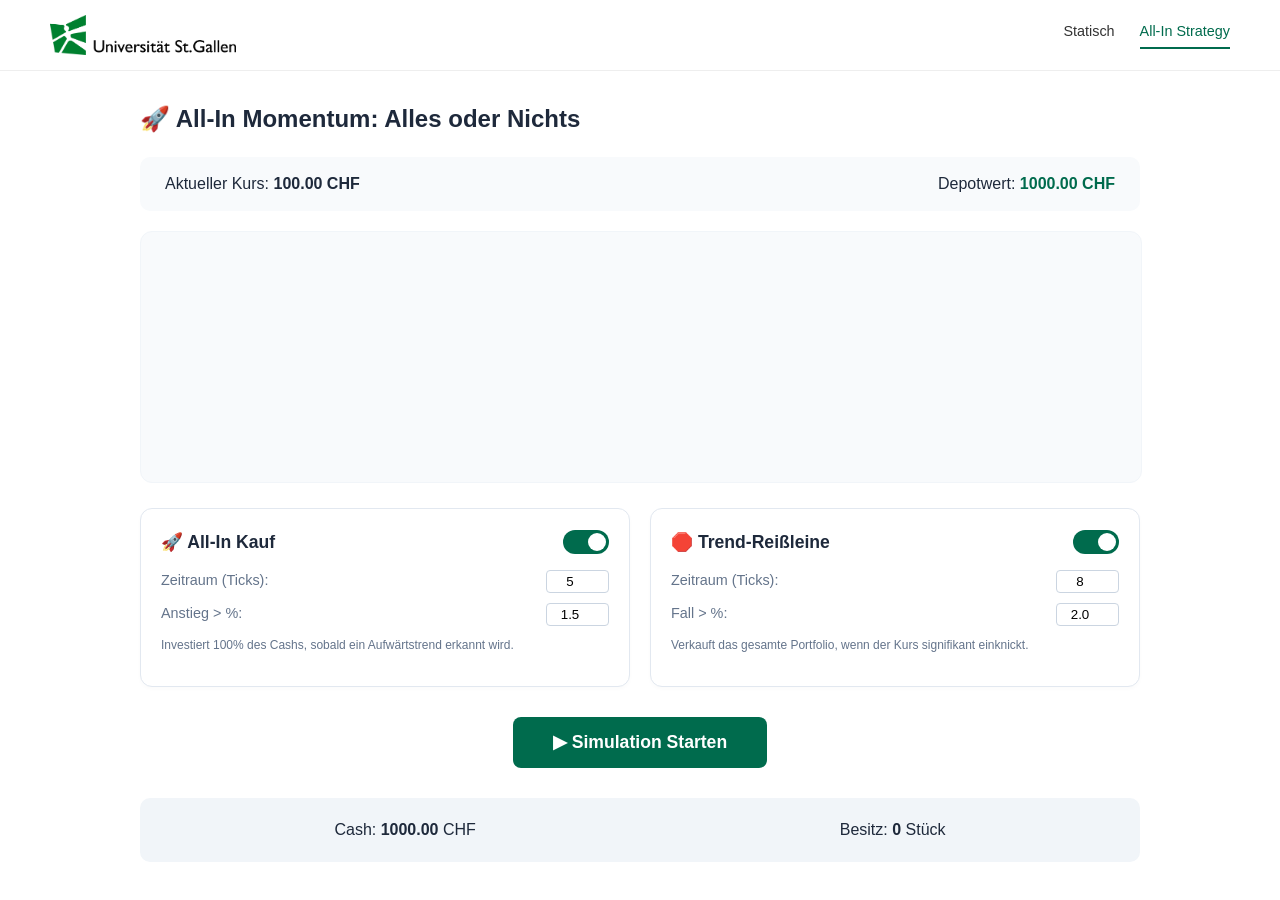
==== allin.html @ d7c4d41f "Create allin.html" ====
<!DOCTYPE html>
<html lang="de">
<head>
    <meta charset="UTF-8">
    <title>Algo-Workshop: Momentum & All-In</title>
    <link rel="stylesheet" href="style.css">
    <script src="charts.js"></script>
</head>

<body>
    <header>
        <div class="logo-container">
            <a href="home.html"><img src="HSG_Logo_DE_RGB.png" alt="HSG Logo"></a>
        </div>
        <nav id="main-nav">
            <a href="statisch.html">Statisch</a>
            <a href="trend.html" class="active">All-In Strategy</a>
        </nav>
    </header>

<div class="container">
    <h2>🚀 All-In Momentum: Alles oder Nichts</h2>
    
    <div class="market-info">
        <div>Aktueller Kurs: <strong id="price">100.00 CHF</strong></div>
        <div>Depotwert: <strong id="total" style="color: #006b4d;">1000.00 CHF</strong></div>
    </div>

    <canvas id="chart"></canvas>

    <div class="strategy-grid">
        <div class="rule-card buy">
            <div class="switch-header">
                <h4>🚀 All-In Kauf</h4>
                <label class="ios-switch">
                    <input type="checkbox" id="buy_active" checked>
                    <span class="ios-slider"></span>
                </label>
            </div>
            <div class="input-group">
                <span>Zeitraum (Ticks):</span>
                <input type="number" id="ticks" value="5">
            </div>
            <div class="input-group">
                <span>Anstieg > %:</span>
                <input type="number" id="percent_buy" value="1.5">
            </div>
            <p style="font-size: 0.75em; color: #64748b; margin-top: 10px;">
                Investiert 100% des Cashs, sobald ein Aufwärtstrend erkannt wird.
            </p>
        </div>

        <div class="rule-card sell">
            <div class="switch-header">
                <h4>🛑 Trend-Reißleine</h4>
                <label class="ios-switch">
                    <input type="checkbox" id="sell_active" checked>
                    <span class="ios-slider"></span>
                </label>
            </div>
            <div class="input-group">
                <span>Zeitraum (Ticks):</span>
                <input type="number" id="ticks_sell" value="8">
            </div>
            <div class="input-group">
                <span>Fall > %:</span>
                <input type="number" id="percent_sell" value="2.0">
            </div>
            <p style="font-size: 0.75em; color: #64748b; margin-top: 10px;">
                Verkauft das gesamte Portfolio, wenn der Kurs signifikant einknickt.
            </p>
        </div>
    </div>

    <div style="text-align: center; margin-top: 30px;">
        <button onclick="toggleSimulation()" id="startBtn" class="btn-start">▶ Simulation Starten</button>
    </div>

    <div class="footer-stats">
        <span>Cash: <b id="cash">1000.00</b> CHF</span>
        <span>Besitz: <b id="shares">0</b> Stück</span>
    </div>
</div>

<script>
    let price = 100, cash = 1000, shares = 0, isRunning = false;
    let history = [100], portfolioHistory = [1000];

    function toggleSimulation() {
        isRunning = !isRunning;
        const btn = document.getElementById('startBtn');
        if (isRunning) {
            btn.innerText = "⏹ Simulation Stoppen";
            btn.classList.add('running');
            runStep();
        } else {
            btn.innerText = "▶ Simulation Starten";
            btn.classList.remove('running');
        }
    }

    function runStep() {
        if(!isRunning) return;

        // 1. Marktbewegung (simuliert)
        let change = (Math.random() - 0.5) * 4;
        price = Math.max(10, +(price + change).toFixed(2));
        history.push(price);
        if(history.length > 100) history.shift();

        // 2. KAUF LOGIK: ALL-IN (Zeitbasiert)
        if (document.getElementById('buy_active').checked && cash >= price) {
            let tBuy = parseInt(document.getElementById('ticks').value);
            let pBuy = parseFloat(document.getElementById('percent_buy').value) / 100;
            
            if (history.length > tBuy) {
                let oldPrice = history[history.length - 1 - tBuy];
                let growth = (price - oldPrice) / oldPrice;

                if (growth >= pBuy) {
                    // ALL-IN: Kaufe so viele wie möglich
                    let amountToBuy = Math.floor(cash / price);
                    if(amountToBuy > 0) {
                        cash -= (amountToBuy * price);
                        shares += amountToBuy;
                        console.log("ALL-IN KAUF: " + amountToBuy + " Stück");
                    }
                }
            }
        }

        // 3. VERKAUF LOGIK: TREND-STOP (Zeitbasiert)
        if (document.getElementById('sell_active').checked && shares > 0) {
            let tSell = parseInt(document.getElementById('ticks_sell').value);
            let pSell = parseFloat(document.getElementById('percent_sell').value) / 100;
            
            if (history.length > tSell) {
                let oldPrice = history[history.length - 1 - tSell];
                let drop = (oldPrice - price) / oldPrice;

                if (drop >= pSell) {
                    // REISSLEINE: Alles verkaufen
                    cash += (shares * price);
                    console.log("MOMENTUM-STOP: Alles verkauft bei " + price);
                    shares = 0;
                }
            }
        }

        let currentTotal = +(cash + (shares * price)).toFixed(2);
        portfolioHistory.push(currentTotal);
        if(portfolioHistory.length > 50) portfolioHistory.shift();

        updateUI(currentTotal);
        setTimeout(runStep, 500);
    }

    function updateUI(total) {
        document.getElementById('price').innerText = price.toFixed(2) + " CHF";
        document.getElementById('cash').innerText = cash.toFixed(2);
        document.getElementById('shares').innerText = shares;
        document.getElementById('total').innerText = total.toFixed(2) + " CHF";
        if (typeof drawChart === "function") drawChart();
    }

    window.onload = () => { drawChart(); };
</script>
</body>
</html>
---- style.css ----
/* --- 1. BASIS SETUP --- */
body { 
    font-family: 'Segoe UI', Arial, sans-serif; 
    background: #ffffff; 
    margin: 0; 
    color: #1e293b; 
    line-height: 1.5;
}

/* --- 2. HEADER & NAVIGATION (Responsive) --- */
header {
    display: flex;
    justify-content: space-between; /* Logo links, Nav rechts */
    align-items: center;           /* Vertikal zentrieren */
    padding: 15px 50px;
    background: #ffffff;
    border-bottom: 1px solid #eeeeee;
    position: relative;            /* Basis für das mobile Menü */
}

.logo-container img { 
    height: 40px; 
    display: block;
}

nav { 
    display: flex; 
    gap: 25px; 
    align-items: center;
}

nav a { 
    text-decoration: none; 
    color: #333; 
    font-size: 0.9em; 
    font-weight: 500; 
    padding-bottom: 5px;
    transition: 0.2s;
    border-bottom: 2px solid transparent;
}

nav a:hover, nav a.active { 
    color: #006b4d; 
    border-bottom: 2px solid #006b4d; 
}

/* Der Hamburger-Button (standardmäßig versteckt) */
.menu-toggle {
    display: none; 
    flex-direction: column;
    gap: 5px;
    background: none;
    border: none;
    cursor: pointer;
    padding: 10px;
}

.menu-toggle span {
    width: 25px;
    height: 3px;
    background: #333;
    border-radius: 2px;
}

/* --- 3. CONTAINER & MARKT-INFO --- */
.container { 
    max-width: 1000px; 
    margin: 30px auto; 
    padding: 0 20px; 
}

.market-info {
    display: flex;
    justify-content: space-between;
    background: #f8fafc;
    padding: 15px 25px;
    border-radius: 10px;
    margin-bottom: 20px;
}

/* --- 4. CHART (Fixer Platzhalter) --- */
#chart {
    display: block;
    width: 100%;
    height: 250px;
    background-color: #f8fafc;
    border-radius: 12px;
    margin: 20px 0;
    border: 1px solid #f1f5f9;
}

/* --- 5. STRATEGIE GRID (KACHELN) --- */
.strategy-grid {
    display: grid;
    grid-template-columns: repeat(auto-fit, minmax(300px, 1fr));
    gap: 20px;
    margin-top: 25px;
}

.rule-card {
    background: white;
    border: 1px solid #e2e8f0;
    border-radius: 12px;
    padding: 20px;
    box-shadow: 0 2px 4px rgba(0,0,0,0.02);
    transition: transform 0.2s ease;
}

.rule-card:hover {
    transform: translateY(-3px);
    box-shadow: 0 8px 15px rgba(0,0,0,0.05);
}

.switch-header {
    display: flex;
    justify-content: space-between;
    align-items: center;
    margin-bottom: 15px;
}

.switch-header h4 { margin: 0; font-size: 1.1em; }

/* --- 6. iOS SWITCH DESIGN --- */
.ios-switch {
    position: relative;
    display: inline-block;
    width: 46px;
    height: 24px;
}

.ios-switch input { opacity: 0; width: 0; height: 0; }

.ios-slider {
    position: absolute;
    cursor: pointer;
    top: 0; left: 0; right: 0; bottom: 0;
    background-color: #e2e8f0;
    transition: .3s;
    border-radius: 24px;
}

.ios-slider:before {
    position: absolute;
    content: "";
    height: 18px;
    width: 18px;
    left: 3px;
    bottom: 3px;
    background-color: white;
    transition: .3s;
    border-radius: 50%;
}

input:checked + .ios-slider { background-color: #006b4d; }
input:checked + .ios-slider:before { transform: translateX(22px); }

/* --- 7. INPUTS & BUTTONS --- */
.input-group {
    display: flex;
    justify-content: space-between;
    margin-top: 10px;
    font-size: 0.9em;
    color: #64748b;
}

.input-group input {
    width: 55px;
    border: 1px solid #cbd5e1;
    border-radius: 4px;
    padding: 3px;
    text-align: center;
}

.btn-start {
    background: #006b4d;
    color: white;
    border: none;
    padding: 15px 40px;
    border-radius: 8px;
    font-weight: bold;
    font-size: 1.1em;
    cursor: pointer;
    transition: 0.2s;
    width: auto;
    min-width: 200px;
}

.btn-start:hover { background: #00563e; transform: scale(1.02); }
.btn-start.running { background: #ef4444 !important; }

/* --- 8. FOOTER STATS --- */
.footer-stats {
    display: flex;
    justify-content: space-around;
    flex-wrap: wrap;
    gap: 15px;
    margin-top: 30px;
    padding: 20px;
    background: #f1f5f9;
    border-radius: 10px;
}

/* --- 9. MOBILE OPTIMIERUNG (Breakpoints) --- */
@media (max-width: 850px) {
    header { padding: 10px 20px; }
    
    .menu-toggle { display: flex; } /* Hamburger einblenden */

    nav {
        display: none; /* Menü verstecken */
        flex-direction: column;
        position: absolute;
        top: 100%; 
        left: 0;
        width: 100%;
        background: white;
        border-bottom: 1px solid #eee;
        box-shadow: 0 10px 15px rgba(0,0,0,0.1);
        z-index: 1000;
        gap: 0;
    }

    nav.active { display: flex; } /* Menü einblenden wenn aktiv */

    nav a {
        padding: 15px 25px;
        width: 100%;
        border-bottom: 1px solid #f8fafc;
        box-sizing: border-box;
    }

    nav a.active { border-bottom: none; border-left: 4px solid #006b4d; }
}
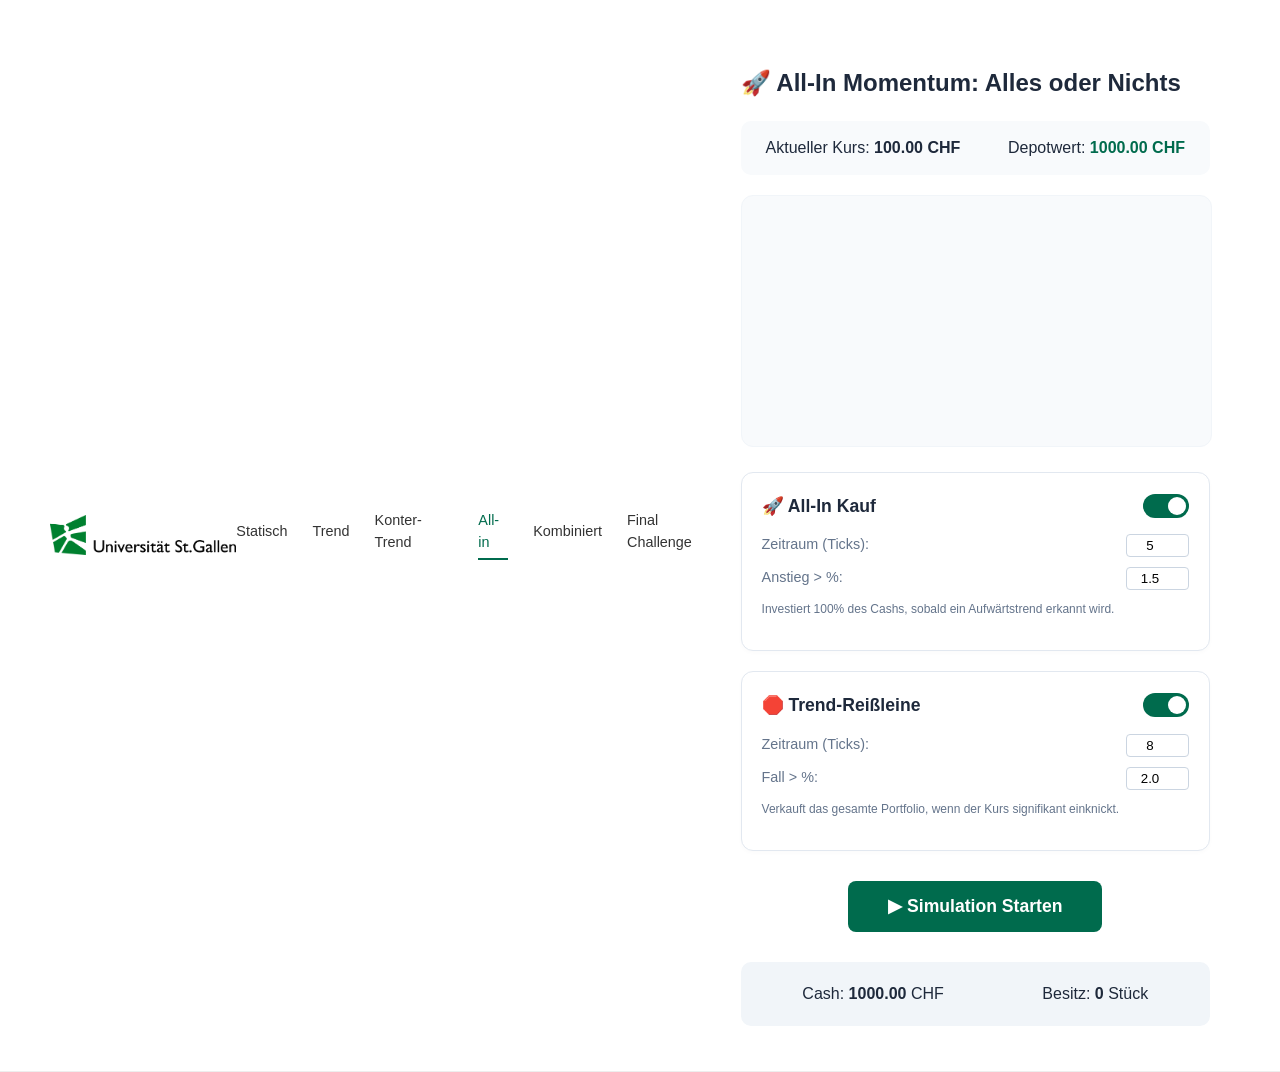
==== commit 599825ba: "Update allin.html" ====
--- a/allin.html
+++ b/allin.html
@@ -10,13 +10,24 @@
 <body>
     <header>
         <div class="logo-container">
-            <a href="home.html"><img src="HSG_Logo_DE_RGB.png" alt="HSG Logo"></a>
+            <a href="home.html">
+                <img src="HSG_Logo_DE_RGB.png" alt="HSG Logo">
+            </a>
         </div>
+        <button class="menu-toggle" onclick="toggleMenu()">
+            <span></span>
+            <span></span>
+            <span></span>
+        </button>
+    
         <nav id="main-nav">
             <a href="statisch.html">Statisch</a>
-            <a href="trend.html" class="active">All-In Strategy</a>
+            <a href="trend.html">Trend</a>
+            <a href="konter-trend.html">Konter-Trend</a>
+            <a href="allin.html" class="active">All-in</a>
+            <a href="kombiniert.html">Kombiniert</a>
+            <a href="challenge.html">Final Challenge</a>
         </nav>
-    </header>
 
 <div class="container">
     <h2>🚀 All-In Momentum: Alles oder Nichts</h2>
@@ -103,7 +114,8 @@
         if(!isRunning) return;
 
         // 1. Marktbewegung (simuliert)
-        let change = (Math.random() - 0.5) * 4;
+        let volatilityFactor = 0.1; 
+        let change = price * (Math.random() - 0.5) * volatilityFactor;
         price = Math.max(10, +(price + change).toFixed(2));
         history.push(price);
         if(history.length > 100) history.shift();
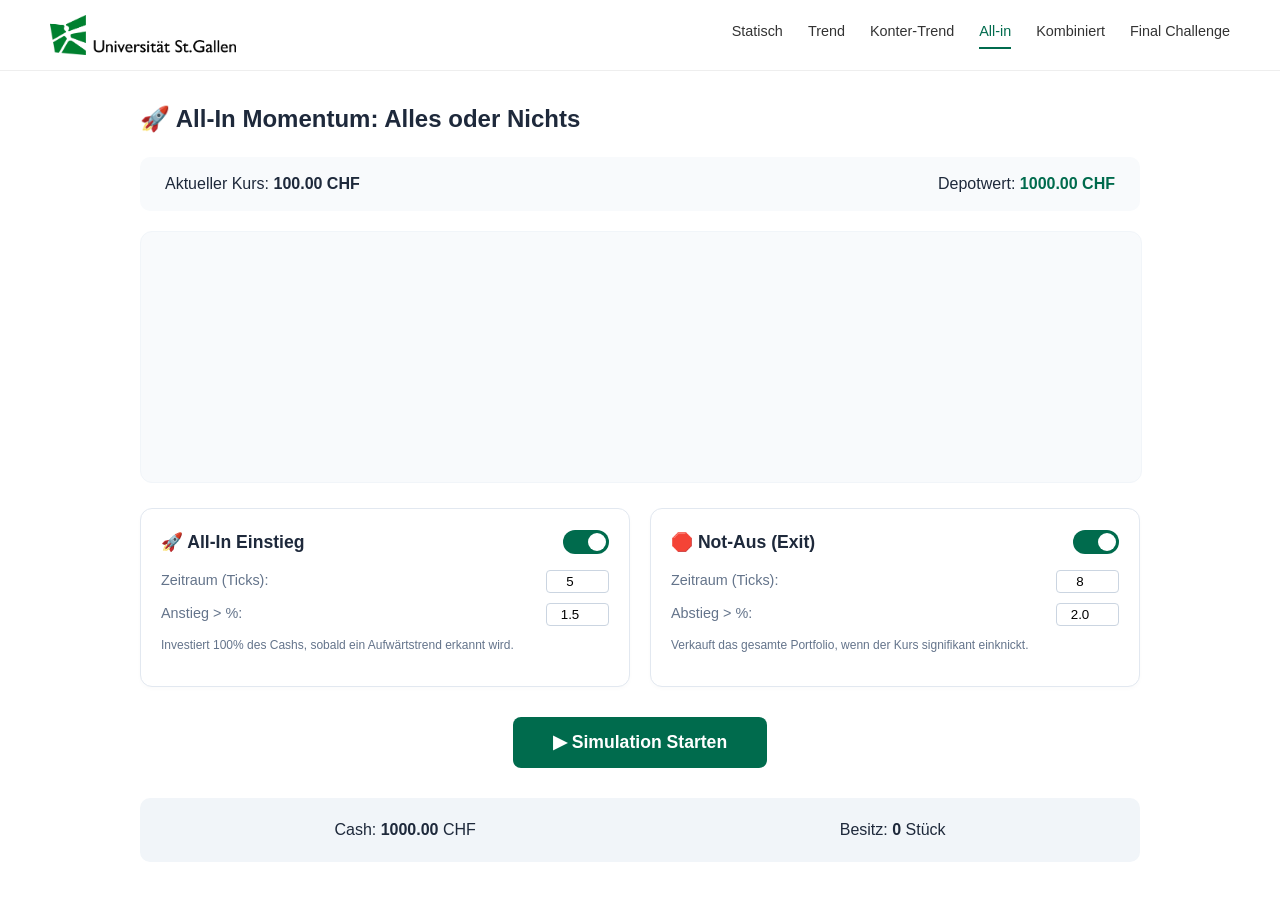
==== commit 35cd1b91: "Update allin.html" ====
--- a/allin.html
+++ b/allin.html
@@ -28,7 +28,7 @@
             <a href="kombiniert.html">Kombiniert</a>
             <a href="challenge.html">Final Challenge</a>
         </nav>
-
+    </header>
 <div class="container">
     <h2>🚀 All-In Momentum: Alles oder Nichts</h2>
     
@@ -42,7 +42,7 @@
     <div class="strategy-grid">
         <div class="rule-card buy">
             <div class="switch-header">
-                <h4>🚀 All-In Kauf</h4>
+                <h4>🚀 All-In Einstieg</h4>
                 <label class="ios-switch">
                     <input type="checkbox" id="buy_active" checked>
                     <span class="ios-slider"></span>
@@ -63,7 +63,7 @@
 
         <div class="rule-card sell">
             <div class="switch-header">
-                <h4>🛑 Trend-Reißleine</h4>
+                <h4>🛑 Not-Aus (Exit)</h4>
                 <label class="ios-switch">
                     <input type="checkbox" id="sell_active" checked>
                     <span class="ios-slider"></span>
@@ -74,7 +74,7 @@
                 <input type="number" id="ticks_sell" value="8">
             </div>
             <div class="input-group">
-                <span>Fall > %:</span>
+                <span>Abstieg > %:</span>
                 <input type="number" id="percent_sell" value="2.0">
             </div>
             <p style="font-size: 0.75em; color: #64748b; margin-top: 10px;">
